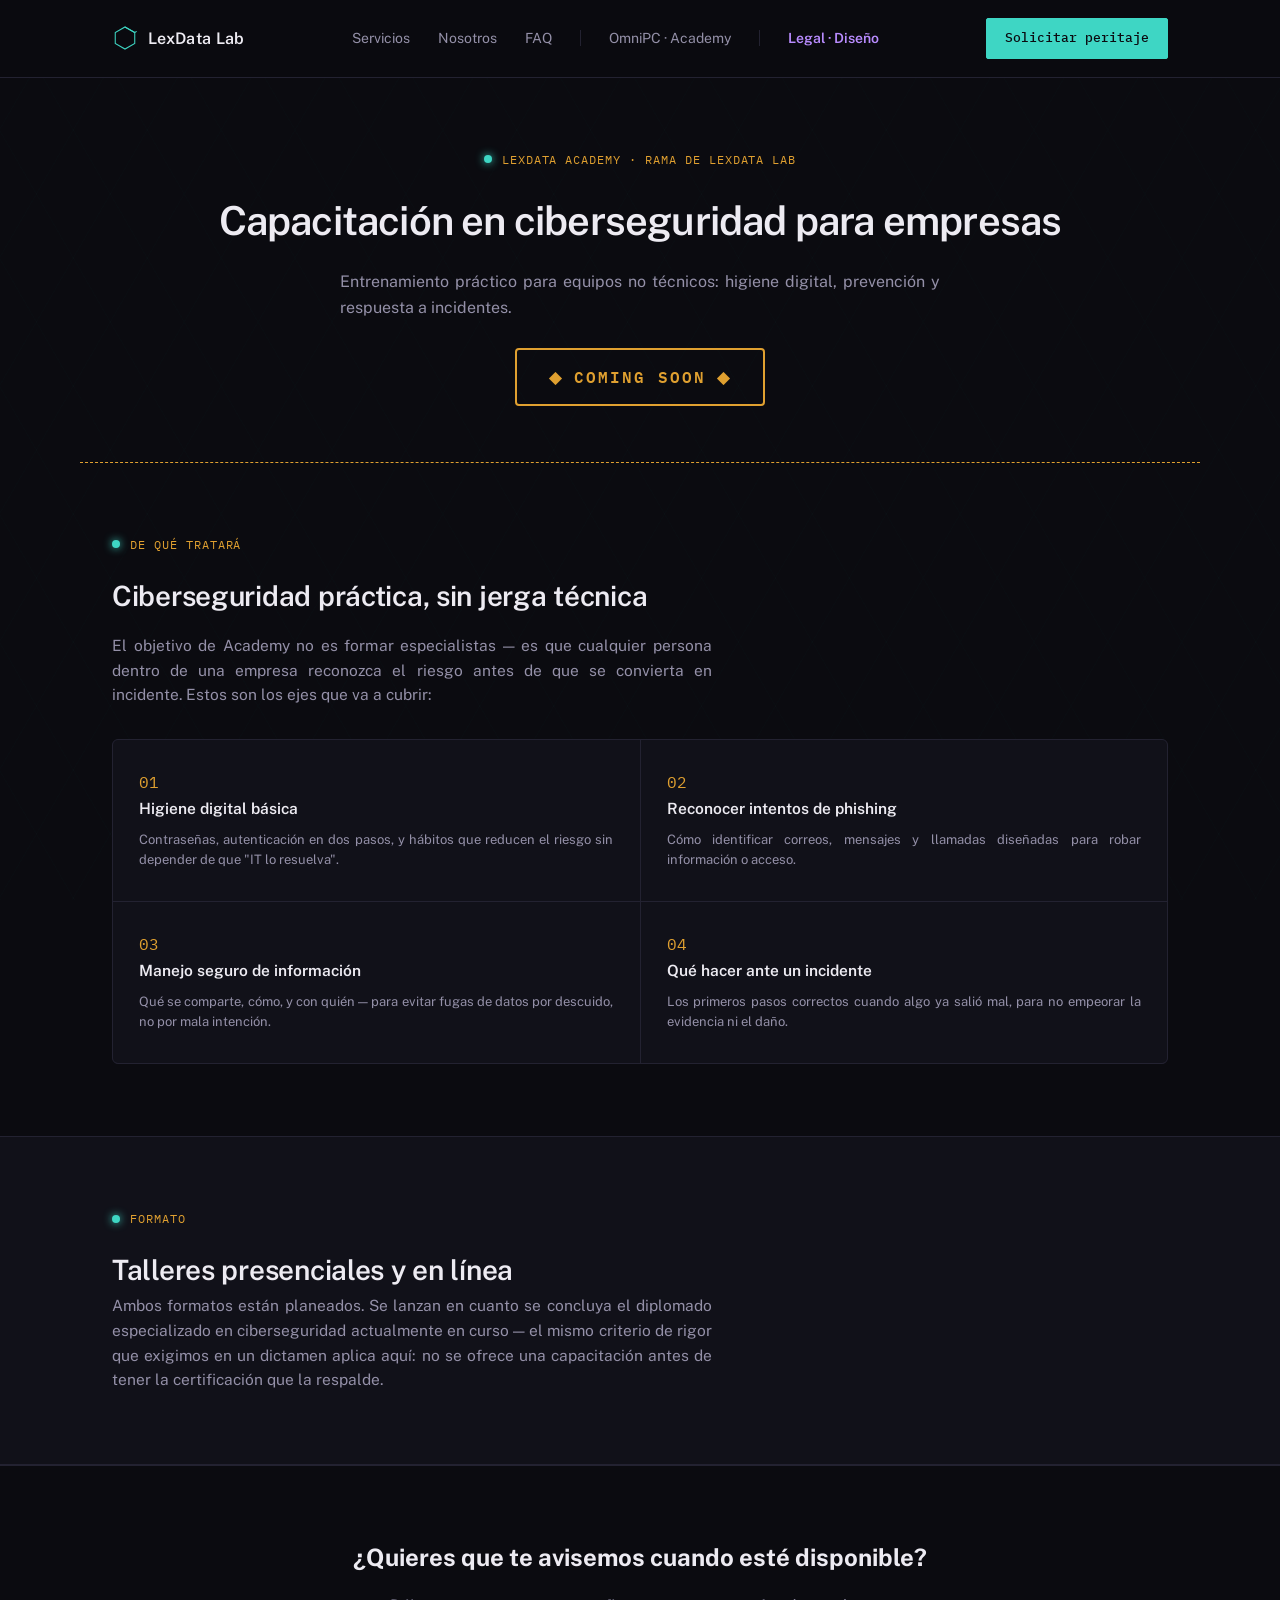
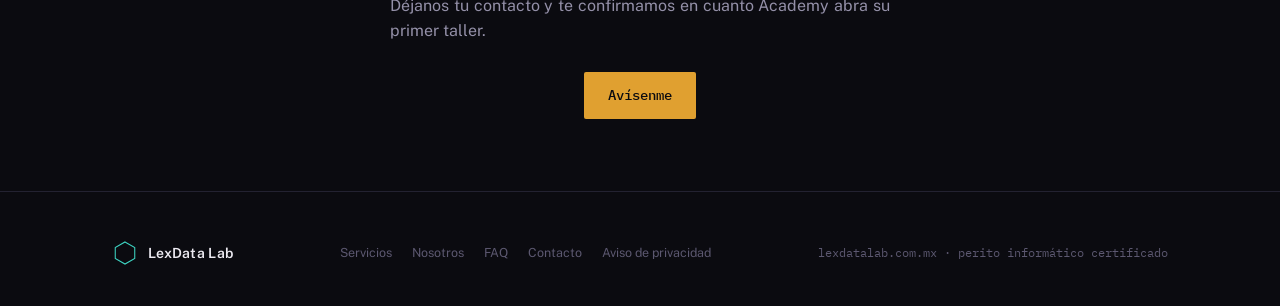
==== academy.html @ 4d876f19 "Add files via upload updated site" ====
<!DOCTYPE html>
<html lang="es">
<head>
<meta charset="UTF-8">
<meta name="viewport" content="width=device-width, initial-scale=1.0">
<title>LexData Academy — Capacitación en ciberseguridad | LexData Lab</title>
<link rel="stylesheet" href="styles.css">
<script src="script.js" defer></script>
</head>
<body>
<div class="hexfield"></div>

<header>
  <nav>
    <a href="index.html" class="brand">
      <svg viewBox="0 0 40 40" fill="none"><path d="M20 3 L35 11.5 V28.5 L20 37 L5 28.5 V11.5 Z" stroke="#3ED6C4" stroke-width="1.6"/><path d="M20 3 L35 11.5 M35 11.5 L38 9.8" stroke="#3ED6C4" stroke-width="1.6"/></svg>
      LexData Lab
    </a>
    <div class="navlinks">
      <a href="servicios.html">Servicios</a>
      <a href="nosotros.html">Nosotros</a>
      <a href="faq.html">FAQ</a>
      <span class="divider"></span>
      <a href="index.html#ramas">OmniPC · Academy</a>
      <span class="divider"></span>
      <a href="index.html#colaboraciones" style="color:var(--violet);font-weight:600;">Legal · Diseño</a>
    </div>
    <a href="contacto.html" class="cta-btn">Solicitar peritaje</a>
  </nav>
</header>

<div class="page-hero" style="border-bottom:1px dashed var(--amber);text-align:center;">
  <div class="eyebrow" style="color:var(--amber);justify-content:center;">LexData Academy · Rama de LexData Lab</div>
  <h1>Capacitación en ciberseguridad para empresas</h1>
  <p style="margin-left:auto;margin-right:auto;">Entrenamiento práctico para equipos no técnicos: higiene digital, prevención y respuesta a incidentes.</p>
  <div class="mono" style="display:inline-block;margin-top:28px;border:2px solid var(--amber);color:var(--amber);font-size:16px;font-weight:600;letter-spacing:0.12em;padding:14px 32px;border-radius:4px;">◆ COMING SOON ◆</div>
</div>

<section data-reveal>
  <div class="wrap">
    <div class="section-head" style="margin-bottom:32px;">
      <div class="eyebrow" style="color:var(--amber);">De qué tratará</div>
      <h2>Ciberseguridad práctica, sin jerga técnica</h2>
      <p>El objetivo de Academy no es formar especialistas — es que cualquier persona dentro de una empresa reconozca el riesgo antes de que se convierta en incidente. Estos son los ejes que va a cubrir:</p>
    </div>
    <div class="services-grid" style="grid-template-columns:repeat(2,1fr);">
      <div class="service-card">
        <span class="num mono" style="color:var(--amber);">01</span>
        <h3>Higiene digital básica</h3>
        <p>Contraseñas, autenticación en dos pasos, y hábitos que reducen el riesgo sin depender de que "IT lo resuelva".</p>
      </div>
      <div class="service-card">
        <span class="num mono" style="color:var(--amber);">02</span>
        <h3>Reconocer intentos de phishing</h3>
        <p>Cómo identificar correos, mensajes y llamadas diseñadas para robar información o acceso.</p>
      </div>
      <div class="service-card">
        <span class="num mono" style="color:var(--amber);">03</span>
        <h3>Manejo seguro de información</h3>
        <p>Qué se comparte, cómo, y con quién — para evitar fugas de datos por descuido, no por mala intención.</p>
      </div>
      <div class="service-card">
        <span class="num mono" style="color:var(--amber);">04</span>
        <h3>Qué hacer ante un incidente</h3>
        <p>Los primeros pasos correctos cuando algo ya salió mal, para no empeorar la evidencia ni el daño.</p>
      </div>
    </div>
  </div>
</section>

<section style="background:var(--bg-raised);border-top:1px solid var(--line);border-bottom:1px solid var(--line);" data-reveal>
  <div class="wrap">
    <div class="section-head" style="margin-bottom:0;">
      <div class="eyebrow" style="color:var(--amber);">Formato</div>
      <h2 style="margin-bottom:0;">Talleres presenciales y en línea</h2>
      <p>Ambos formatos están planeados. Se lanzan en cuanto se concluya el diplomado especializado en ciberseguridad actualmente en curso — el mismo criterio de rigor que exigimos en un dictamen aplica aquí: no se ofrece una capacitación antes de tener la certificación que la respalde.</p>
    </div>
  </div>
</section>

<section style="text-align:center;" data-reveal>
  <div class="wrap">
    <h2 style="font-size:24px;margin-bottom:16px;">¿Quieres que te avisemos cuando esté disponible?</h2>
    <p style="color:var(--text-dim);max-width:500px;margin:0 auto 28px;">Déjanos tu contacto y te confirmamos en cuanto Academy abra su primer taller.</p>
    <a href="contacto.html?tipo=LexData%20Academy&detalle=Av%C3%ADsenme%20cuando%20abra%20el%20primer%20taller" class="btn-primary" style="background:var(--amber);border-color:var(--amber);">Avísenme</a>
  </div>
</section>

<footer>
  <div class="wrap footer-row">
    <a href="index.html" class="brand">
      <svg viewBox="0 0 40 40" fill="none"><path d="M20 3 L35 11.5 V28.5 L20 37 L5 28.5 V11.5 Z" stroke="#3ED6C4" stroke-width="1.6"/></svg>
      LexData Lab
    </a>
    <div class="footer-links">
      <a href="servicios.html">Servicios</a>
      <a href="nosotros.html">Nosotros</a>
      <a href="faq.html">FAQ</a>
      <a href="contacto.html">Contacto</a>
      <a href="aviso-privacidad.html">Aviso de privacidad</a>
    </div>
    <div class="meta">lexdatalab.com.mx · perito informático certificado</div>
  </div>
</footer>
</body>
</html>
---- styles.css ----
@import url('https://fonts.googleapis.com/css2?family=IBM+Plex+Mono:wght@400;500;600&family=Public+Sans:wght@400;500;600;700&display=swap');

:root{
  --bg:#0B0B10;
  --bg-raised:#111119;
  --indigo:#2B2560;
  --indigo-light:#453C8F;
  --violet:#B98CFF;
  --cyan:#3ED6C4;
  --sky:#5B9DF5;
  --teal:#0F6E56;
  --amber:#E0A030;
  --terracotta:#D85A30;
  --navy:#1B2A4A;
  --text:#EDEBF2;
  --text-dim:#9490A8;
  --text-faint:#5C5870;
  --line:#232231;
}

*{margin:0;padding:0;box-sizing:border-box;}
html{scroll-behavior:smooth;}
body{
  background:var(--bg);
  color:var(--text);
  font-family:'Public Sans',sans-serif;
  line-height:1.6;
  overflow-x:hidden;
}
p{text-align:justify;}
.mono{font-family:'IBM Plex Mono',monospace;}
a{color:inherit;text-decoration:none;}
.wrap{max-width:1120px;margin:0 auto;padding:0 32px;}

.hexfield{
  position:fixed;inset:0;z-index:0;pointer-events:none;
  background-image:
    repeating-linear-gradient(120deg, rgba(62,214,196,0.025) 0px, rgba(62,214,196,0.025) 1px, transparent 1px, transparent 64px),
    repeating-linear-gradient(60deg, rgba(62,214,196,0.025) 0px, rgba(62,214,196,0.025) 1px, transparent 1px, transparent 64px);
  opacity:0.6;
}

/* nav */
header{
  position:sticky;top:0;z-index:50;
  background:rgba(11,11,16,0.85);
  backdrop-filter:blur(10px);
  border-bottom:1px solid var(--line);
}
nav{
  display:flex;align-items:center;justify-content:space-between;
  padding:18px 32px;max-width:1120px;margin:0 auto;
}
.brand{display:flex;align-items:center;gap:10px;font-weight:600;font-size:16px;letter-spacing:0.02em;}
.brand svg{width:26px;height:26px;flex-shrink:0;}
.navlinks{display:flex;gap:28px;align-items:center;flex-wrap:wrap;}
.navlinks a{font-size:14px;color:var(--text-dim);transition:color .15s;}
.navlinks a:hover{color:var(--cyan);}
.navlinks a.active{color:var(--cyan);}
.navlinks .divider{width:1px;height:16px;background:var(--line);}
.cta-btn{
  font-family:'IBM Plex Mono',monospace;font-size:13px;font-weight:500;
  color:var(--bg);background:var(--cyan);
  padding:9px 18px;border-radius:2px;
  border:1px solid var(--cyan);
  white-space:nowrap;
}

/* page header (non-home pages) */
.page-hero{
  position:relative;z-index:1;
  padding:72px 32px 56px;
  max-width:1120px;margin:0 auto;
  border-bottom:1px solid var(--line);
}
.eyebrow{
  font-family:'IBM Plex Mono',monospace;font-size:12px;color:var(--cyan);
  letter-spacing:0.08em;text-transform:uppercase;
  display:flex;align-items:center;gap:10px;margin-bottom:20px;
}
.eyebrow::before{content:'';width:8px;height:8px;background:var(--cyan);border-radius:50%;box-shadow:0 0 8px var(--cyan);}
#colaboraciones .eyebrow::before{background:var(--violet);box-shadow:0 0 8px var(--violet);}
.page-hero h1{font-size:40px;font-weight:600;letter-spacing:-0.02em;margin-bottom:16px;}
.page-hero p{font-size:16px;color:var(--text-dim);max-width:600px;}

section{position:relative;z-index:1;padding:72px 0;border-top:1px solid var(--line);}
section:first-of-type{border-top:none;}
.section-head{max-width:600px;margin-bottom:48px;}
.section-head h2{font-size:28px;font-weight:600;letter-spacing:-0.01em;margin-bottom:14px;}
.section-head p{color:var(--text-dim);font-size:15.5px;}

.btn-primary{
  font-family:'IBM Plex Mono',monospace;font-size:13.5px;font-weight:500;
  background:var(--cyan);color:var(--bg);padding:13px 24px;border-radius:2px;
  display:inline-block;
}
.btn-secondary{
  font-family:'IBM Plex Mono',monospace;font-size:13.5px;font-weight:500;
  border:1px solid var(--line);color:var(--text);padding:13px 24px;border-radius:2px;
  display:inline-block;
}
.btn-secondary:hover{border-color:var(--cyan);color:var(--cyan);}

/* services grid */
.services-grid{display:grid;grid-template-columns:repeat(3,1fr);gap:1px;background:var(--line);border:1px solid var(--line);border-radius:6px;overflow:hidden;}
.service-card{background:var(--bg-raised);padding:30px 26px;}
.service-card .hex-icon{width:34px;height:34px;margin-bottom:18px;}
.service-card h3{font-size:15.5px;font-weight:600;margin-bottom:9px;}
.service-card p{font-size:13px;color:var(--text-dim);}

/* subservice list rows */
.subservice-list{display:flex;flex-direction:column;border:1px solid var(--line);border-radius:6px;overflow:hidden;}
.subservice-row{
  display:grid;grid-template-columns:44px 1fr auto;gap:20px;align-items:center;
  padding:22px 24px;border-bottom:1px solid var(--line);background:var(--bg-raised);
}
.subservice-row:last-child{border-bottom:none;}
.subservice-row .hex-icon{width:26px;height:26px;}
.subservice-row h4{font-size:15px;font-weight:600;margin-bottom:4px;}
.subservice-row p{font-size:13px;color:var(--text-dim);}
.subservice-row .tag{
  font-family:'IBM Plex Mono',monospace;font-size:10.5px;color:var(--text-faint);
  border:1px solid var(--line);padding:5px 10px;border-radius:20px;white-space:nowrap;
}

/* faq */
.faq-list{display:flex;flex-direction:column;gap:1px;background:var(--line);border:1px solid var(--line);border-radius:6px;overflow:hidden;}
details{background:var(--bg-raised);}
summary{
  padding:22px 24px;cursor:pointer;list-style:none;
  display:flex;justify-content:space-between;align-items:center;gap:16px;
  font-size:15px;font-weight:600;
}
summary::-webkit-details-marker{display:none;}
summary::after{
  content:'+';font-family:'IBM Plex Mono',monospace;color:var(--cyan);font-size:18px;flex-shrink:0;
}
details[open] summary::after{content:'–';}
details p{padding:0 24px 22px;font-size:14px;color:var(--text-dim);max-width:680px;text-align:justify;}
details p+p{padding-top:0;}

/* nosotros */
.about-grid{display:grid;grid-template-columns:1fr 1fr;gap:56px;align-items:start;}
.about-grid p{color:var(--text-dim);font-size:15px;margin-bottom:16px;}
.credentials{border:1px solid var(--line);border-radius:6px;padding:26px;background:var(--bg-raised);}
.credentials h4{font-size:11px;font-family:'IBM Plex Mono',monospace;color:var(--text-faint);text-transform:uppercase;letter-spacing:0.06em;margin-bottom:16px;}
.credential-row{display:flex;justify-content:space-between;padding:12px 0;border-bottom:1px dashed rgba(255,255,255,0.06);font-size:13.5px;}
.credential-row:last-child{border-bottom:none;}
.credential-row .val{color:var(--cyan);font-family:'IBM Plex Mono',monospace;font-size:12.5px;}

/* contact */
.contact-grid{display:grid;grid-template-columns:1fr 1fr;gap:56px;}
.form-field{margin-bottom:18px;}
.form-field label{display:block;font-size:12.5px;font-family:'IBM Plex Mono',monospace;color:var(--text-dim);margin-bottom:8px;}
.form-field input,.form-field select,.form-field textarea{
  width:100%;background:var(--bg-raised);border:1px solid var(--line);border-radius:4px;
  padding:12px 14px;color:var(--text);font-family:'Public Sans',sans-serif;font-size:14px;
}
.form-field input:focus,.form-field select:focus,.form-field textarea:focus{outline:none;border-color:var(--cyan);}
.form-field textarea{resize:vertical;min-height:100px;}
.checkbox-field{display:flex;gap:10px;align-items:flex-start;margin-bottom:22px;}
.checkbox-field input{width:auto;margin-top:3px;}
.checkbox-field label{font-size:12.5px;color:var(--text-dim);}
.contact-side{border:1px solid var(--line);border-radius:6px;padding:28px;background:var(--bg-raised);height:fit-content;}
.contact-side h4{font-size:11px;font-family:'IBM Plex Mono',monospace;color:var(--text-faint);text-transform:uppercase;letter-spacing:0.06em;margin-bottom:18px;}
.contact-line{display:flex;align-items:center;gap:12px;font-size:14px;padding:10px 0;border-bottom:1px dashed rgba(255,255,255,0.06);}
.contact-line:last-child{border-bottom:none;}
.wa-btn{
  margin-top:20px;display:flex;align-items:center;justify-content:center;gap:10px;
  background:#1FAE5C;color:#fff;padding:13px 20px;border-radius:4px;
  font-family:'IBM Plex Mono',monospace;font-size:13.5px;font-weight:500;
}
.stub-note{
  font-family:'IBM Plex Mono',monospace;font-size:11px;color:var(--amber);
  border:1px dashed var(--amber);border-radius:4px;padding:10px 14px;margin-bottom:24px;
  display:inline-block;
}

/* legal doc page */
.legal-doc{max-width:720px;}
.legal-doc h3{font-size:13px;font-family:'IBM Plex Mono',monospace;color:var(--cyan);text-transform:uppercase;letter-spacing:0.05em;margin:36px 0 12px;}
.legal-doc h3:first-child{margin-top:0;}
.legal-doc p{color:var(--text-dim);font-size:14.5px;margin-bottom:14px;}
.legal-doc .placeholder{color:var(--amber);}

footer{padding:48px 0 40px;border-top:1px solid var(--line);position:relative;z-index:1;}
.footer-row{display:flex;justify-content:space-between;align-items:center;flex-wrap:wrap;gap:16px;}
.footer-row .brand{font-size:14px;}
footer .meta{font-family:'IBM Plex Mono',monospace;font-size:11.5px;color:var(--text-faint);}
.footer-links{display:flex;gap:20px;flex-wrap:wrap;}
.footer-links a{font-size:12.5px;color:var(--text-faint);}
.footer-links a:hover{color:var(--cyan);}

/* ramas / colaboraciones */
.ramas-grid{display:grid;grid-template-columns:repeat(4,1fr);gap:16px;}
.rama-card{
  border:1px solid var(--line);border-radius:6px;padding:26px 22px;
  background:var(--bg-raised);display:flex;flex-direction:column;
}
.rama-card .rama-icon{width:30px;height:30px;margin-bottom:18px;}
.rama-card .rama-tag{
  font-family:'IBM Plex Mono',monospace;font-size:10.5px;text-transform:uppercase;
  letter-spacing:0.07em;margin-bottom:8px;
}
.rama-card h4{font-size:15px;font-weight:600;margin-bottom:8px;}
.rama-card p{font-size:12.5px;color:var(--text-dim);flex-grow:1;margin-bottom:14px;}
.rama-card .rama-link{font-size:12.5px;font-weight:600;}
.rama-card.independiente{border-style:dashed;}
.independence-note{
  font-size:10.5px;color:var(--text-faint);border-top:1px dashed var(--line);
  padding-top:10px;margin-top:auto;font-style:italic;line-height:1.4;
}
@media(max-width:860px){
  .ramas-grid{grid-template-columns:1fr 1fr;}
}
@media(max-width:520px){
  .ramas-grid{grid-template-columns:1fr;}
}

/* movimiento — sutil, con propósito, respeta accesibilidad */
[data-reveal]{opacity:0;transform:translateY(14px);transition:opacity .6s ease, transform .6s ease;}
[data-reveal].is-visible{opacity:1;transform:translateY(0);}

.service-card,.rama-card,.subservice-row{transition:border-color .2s ease, transform .2s ease;}
.subservice-row{cursor:pointer;}
.service-card:hover,.rama-card:hover{border-color:var(--cyan);transform:translateY(-2px);}
.subservice-row:hover{background:#15151f;}

.log-line{opacity:0;animation:logIn .4s ease forwards;}
.log-cursor{display:inline-block;width:6px;height:12px;background:var(--cyan);margin-left:2px;animation:blink 1s step-end infinite;vertical-align:middle;}
@keyframes logIn{from{opacity:0;transform:translateX(-4px);}to{opacity:1;transform:translateX(0);}}
@keyframes blink{50%{opacity:0;}}

@media (prefers-reduced-motion: reduce){
  [data-reveal]{opacity:1;transform:none;transition:none;}
  .log-line{opacity:1;animation:none;}
  .log-cursor{animation:none;}
}

@media(max-width:860px){
  .page-hero h1{font-size:30px;}
  .services-grid{grid-template-columns:1fr;}
  .about-grid,.contact-grid{grid-template-columns:1fr;}
  .subservice-row{grid-template-columns:36px 1fr;}
  .subservice-row .tag{grid-column:2;justify-self:start;}
}
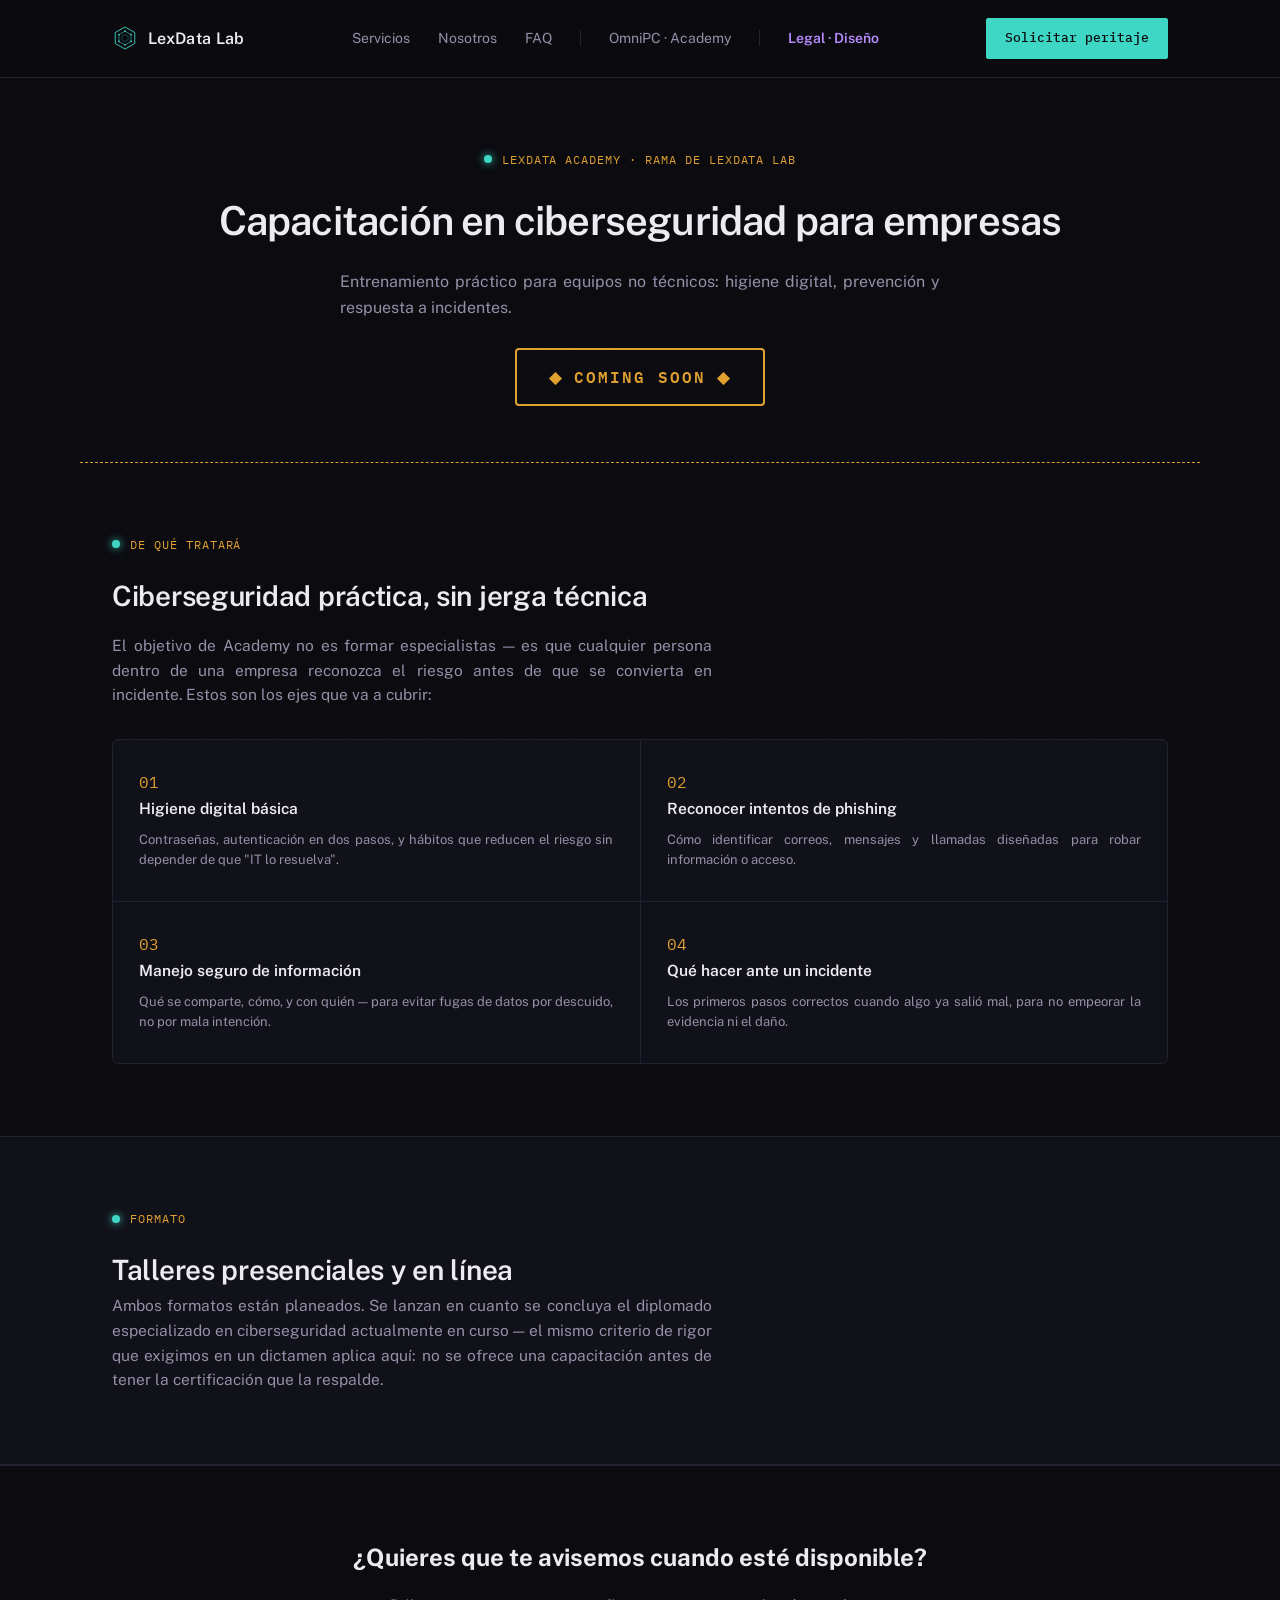
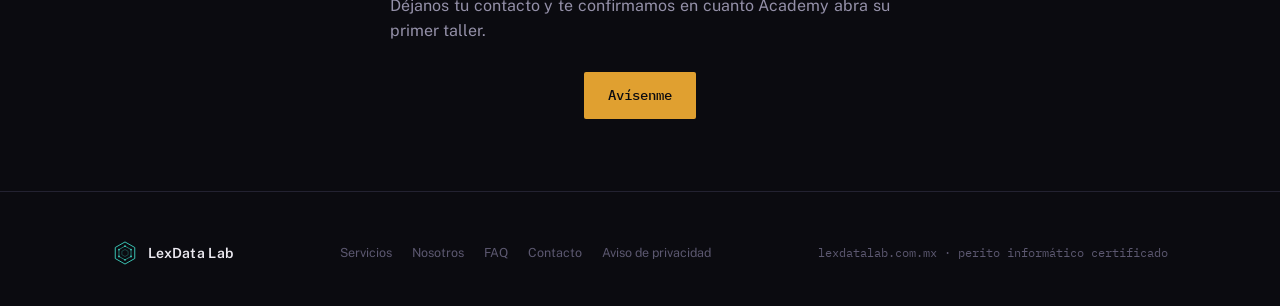
==== commit 851489e6: "Add files via upload updated code to be responsive and changed logo" ====
--- a/academy.html
+++ b/academy.html
@@ -13,10 +13,10 @@
 <header>
   <nav>
     <a href="index.html" class="brand">
-      <svg viewBox="0 0 40 40" fill="none"><path d="M20 3 L35 11.5 V28.5 L20 37 L5 28.5 V11.5 Z" stroke="#3ED6C4" stroke-width="1.6"/><path d="M20 3 L35 11.5 M35 11.5 L38 9.8" stroke="#3ED6C4" stroke-width="1.6"/></svg>
+      <svg viewBox="0 0 40 40" fill="none"><path d="M20 3 L35 11.5 V28.5 L20 37 L5 28.5 V11.5 Z" stroke="#3ED6C4" stroke-width="1.4"/><path d="M20 14.6 L24.8 17.3 V22.7 L20 25.4 L15.2 22.7 V17.3 Z" stroke="#3ED6C4" stroke-width="1" opacity="0.45"/><path d="M20 9.46 L29.3 14.73 L29.3 25.27 L20 30.54 L10.7 25.27 L10.7 14.73 Z" stroke="#3ED6C4" stroke-width="1" opacity="0.85"/><circle cx="20" cy="9.46" r="1.3" fill="#3ED6C4"/><circle cx="29.3" cy="14.73" r="1.3" fill="#3ED6C4"/><circle cx="29.3" cy="25.27" r="1.3" fill="#3ED6C4"/><circle cx="20" cy="30.54" r="1.3" fill="#3ED6C4"/><circle cx="10.7" cy="25.27" r="1.3" fill="#3ED6C4"/><circle cx="10.7" cy="14.73" r="1.3" fill="#3ED6C4"/></svg>
       LexData Lab
     </a>
-    <div class="navlinks">
+    <div class="navlinks" id="navlinks">
       <a href="servicios.html">Servicios</a>
       <a href="nosotros.html">Nosotros</a>
       <a href="faq.html">FAQ</a>
@@ -25,7 +25,10 @@
       <span class="divider"></span>
       <a href="index.html#colaboraciones" style="color:var(--violet);font-weight:600;">Legal · Diseño</a>
     </div>
-    <a href="contacto.html" class="cta-btn">Solicitar peritaje</a>
+    <div class="nav-actions">
+      <a href="contacto.html" class="cta-btn">Solicitar peritaje</a>
+      <button class="menu-toggle" aria-label="Abrir menú" aria-expanded="false"><span></span><span></span><span></span></button>
+    </div>
   </nav>
 </header>
 
@@ -43,7 +46,7 @@
       <h2>Ciberseguridad práctica, sin jerga técnica</h2>
       <p>El objetivo de Academy no es formar especialistas — es que cualquier persona dentro de una empresa reconozca el riesgo antes de que se convierta en incidente. Estos son los ejes que va a cubrir:</p>
     </div>
-    <div class="services-grid" style="grid-template-columns:repeat(2,1fr);">
+    <div class="services-grid cols-2">
       <div class="service-card">
         <span class="num mono" style="color:var(--amber);">01</span>
         <h3>Higiene digital básica</h3>
@@ -89,7 +92,7 @@
 <footer>
   <div class="wrap footer-row">
     <a href="index.html" class="brand">
-      <svg viewBox="0 0 40 40" fill="none"><path d="M20 3 L35 11.5 V28.5 L20 37 L5 28.5 V11.5 Z" stroke="#3ED6C4" stroke-width="1.6"/></svg>
+      <svg viewBox="0 0 40 40" fill="none"><path d="M20 3 L35 11.5 V28.5 L20 37 L5 28.5 V11.5 Z" stroke="#3ED6C4" stroke-width="1.4"/><path d="M20 14.6 L24.8 17.3 V22.7 L20 25.4 L15.2 22.7 V17.3 Z" stroke="#3ED6C4" stroke-width="1" opacity="0.45"/><path d="M20 9.46 L29.3 14.73 L29.3 25.27 L20 30.54 L10.7 25.27 L10.7 14.73 Z" stroke="#3ED6C4" stroke-width="1" opacity="0.85"/><circle cx="20" cy="9.46" r="1.3" fill="#3ED6C4"/><circle cx="29.3" cy="14.73" r="1.3" fill="#3ED6C4"/><circle cx="29.3" cy="25.27" r="1.3" fill="#3ED6C4"/><circle cx="20" cy="30.54" r="1.3" fill="#3ED6C4"/><circle cx="10.7" cy="25.27" r="1.3" fill="#3ED6C4"/><circle cx="10.7" cy="14.73" r="1.3" fill="#3ED6C4"/></svg>
       LexData Lab
     </a>
     <div class="footer-links">
--- a/styles.css
+++ b/styles.css
@@ -65,6 +65,28 @@
   border:1px solid var(--cyan);
   white-space:nowrap;
 }
+.menu-toggle{display:none;background:none;border:none;cursor:pointer;padding:6px;flex-direction:column;gap:5px;flex-shrink:0;}
+.menu-toggle span{display:block;width:22px;height:2px;background:var(--text);border-radius:2px;transition:transform .2s ease,opacity .2s ease;}
+.menu-toggle[aria-expanded="true"] span:nth-child(1){transform:translateY(7px) rotate(45deg);}
+.menu-toggle[aria-expanded="true"] span:nth-child(2){opacity:0;}
+.menu-toggle[aria-expanded="true"] span:nth-child(3){transform:translateY(-7px) rotate(-45deg);}
+.nav-actions{display:flex;align-items:center;gap:14px;}
+
+@media(max-width:760px){
+  nav{position:relative;}
+  .menu-toggle{display:flex;}
+  .navlinks{
+    display:none;
+    position:absolute;top:100%;left:0;right:0;
+    flex-direction:column;align-items:flex-start;gap:2px;
+    background:var(--bg);border-bottom:1px solid var(--line);
+    padding:12px 32px 20px;
+  }
+  .navlinks.open{display:flex;}
+  .navlinks a{padding:11px 0;width:100%;font-size:15px;}
+  .navlinks .divider{display:none;}
+  .cta-btn{padding:8px 14px;font-size:12px;}
+}
 
 /* page header (non-home pages) */
 .page-hero{
@@ -144,9 +166,10 @@
 .about-grid p{color:var(--text-dim);font-size:15px;margin-bottom:16px;}
 .credentials{border:1px solid var(--line);border-radius:6px;padding:26px;background:var(--bg-raised);}
 .credentials h4{font-size:11px;font-family:'IBM Plex Mono',monospace;color:var(--text-faint);text-transform:uppercase;letter-spacing:0.06em;margin-bottom:16px;}
-.credential-row{display:flex;justify-content:space-between;padding:12px 0;border-bottom:1px dashed rgba(255,255,255,0.06);font-size:13.5px;}
+.credential-row{display:grid;grid-template-columns:auto 1fr;gap:4px 18px;padding:12px 0;border-bottom:1px dashed rgba(255,255,255,0.06);font-size:13.5px;align-items:start;}
 .credential-row:last-child{border-bottom:none;}
-.credential-row .val{color:var(--cyan);font-family:'IBM Plex Mono',monospace;font-size:12.5px;}
+.credential-row>span:first-child{white-space:nowrap;color:var(--text-dim);}
+.credential-row .val{color:var(--cyan);font-family:'IBM Plex Mono',monospace;font-size:12.5px;text-align:right;}
 
 /* contact */
 .contact-grid{display:grid;grid-template-columns:1fr 1fr;gap:56px;}
@@ -244,3 +267,38 @@
   .subservice-row{grid-template-columns:36px 1fr;}
   .subservice-row .tag{grid-column:2;justify-self:start;}
 }
+
+/* utilidad de 2 columnas que sí colapsa en móvil, incluso siendo agregada inline junto a otra clase */
+.cols-2{grid-template-columns:repeat(2,1fr);}
+@media(max-width:480px){
+  .credential-row{grid-template-columns:1fr;gap:2px;}
+  .credential-row>span:first-child{white-space:normal;}
+  .credential-row .val{text-align:left;}
+}
+
+/* utilidad de 2 columnas — selector compuesto con mayor especificidad que .services-grid/.ramas-grid,
+   así que siempre gana en escritorio sin depender del orden en el archivo */
+.services-grid.cols-2,
+.ramas-grid.cols-2{grid-template-columns:repeat(2,1fr) !important;}
+
+@media(max-width:680px){
+  .services-grid.cols-2,
+  .ramas-grid.cols-2{grid-template-columns:1fr !important;}
+}
+
+/* hero principal del home — no usa .page-hero, así que necesita su propio breakpoint */
+@media(max-width:760px){
+  #home-hero{
+    grid-template-columns:1fr !important;
+    padding:72px 24px 56px !important;
+    gap:36px !important;
+  }
+  #home-hero h1{font-size:32px !important;}
+  #home-hero p{max-width:100% !important;}
+}
+
+/* encabezados de servicios.html con ilustración — se apilan en vez de apretarse */
+@media(max-width:640px){
+  .svc-header{flex-direction:column;align-items:flex-start !important;gap:16px !important;}
+  .svc-header svg{width:56px !important;height:56px !important;}
+}
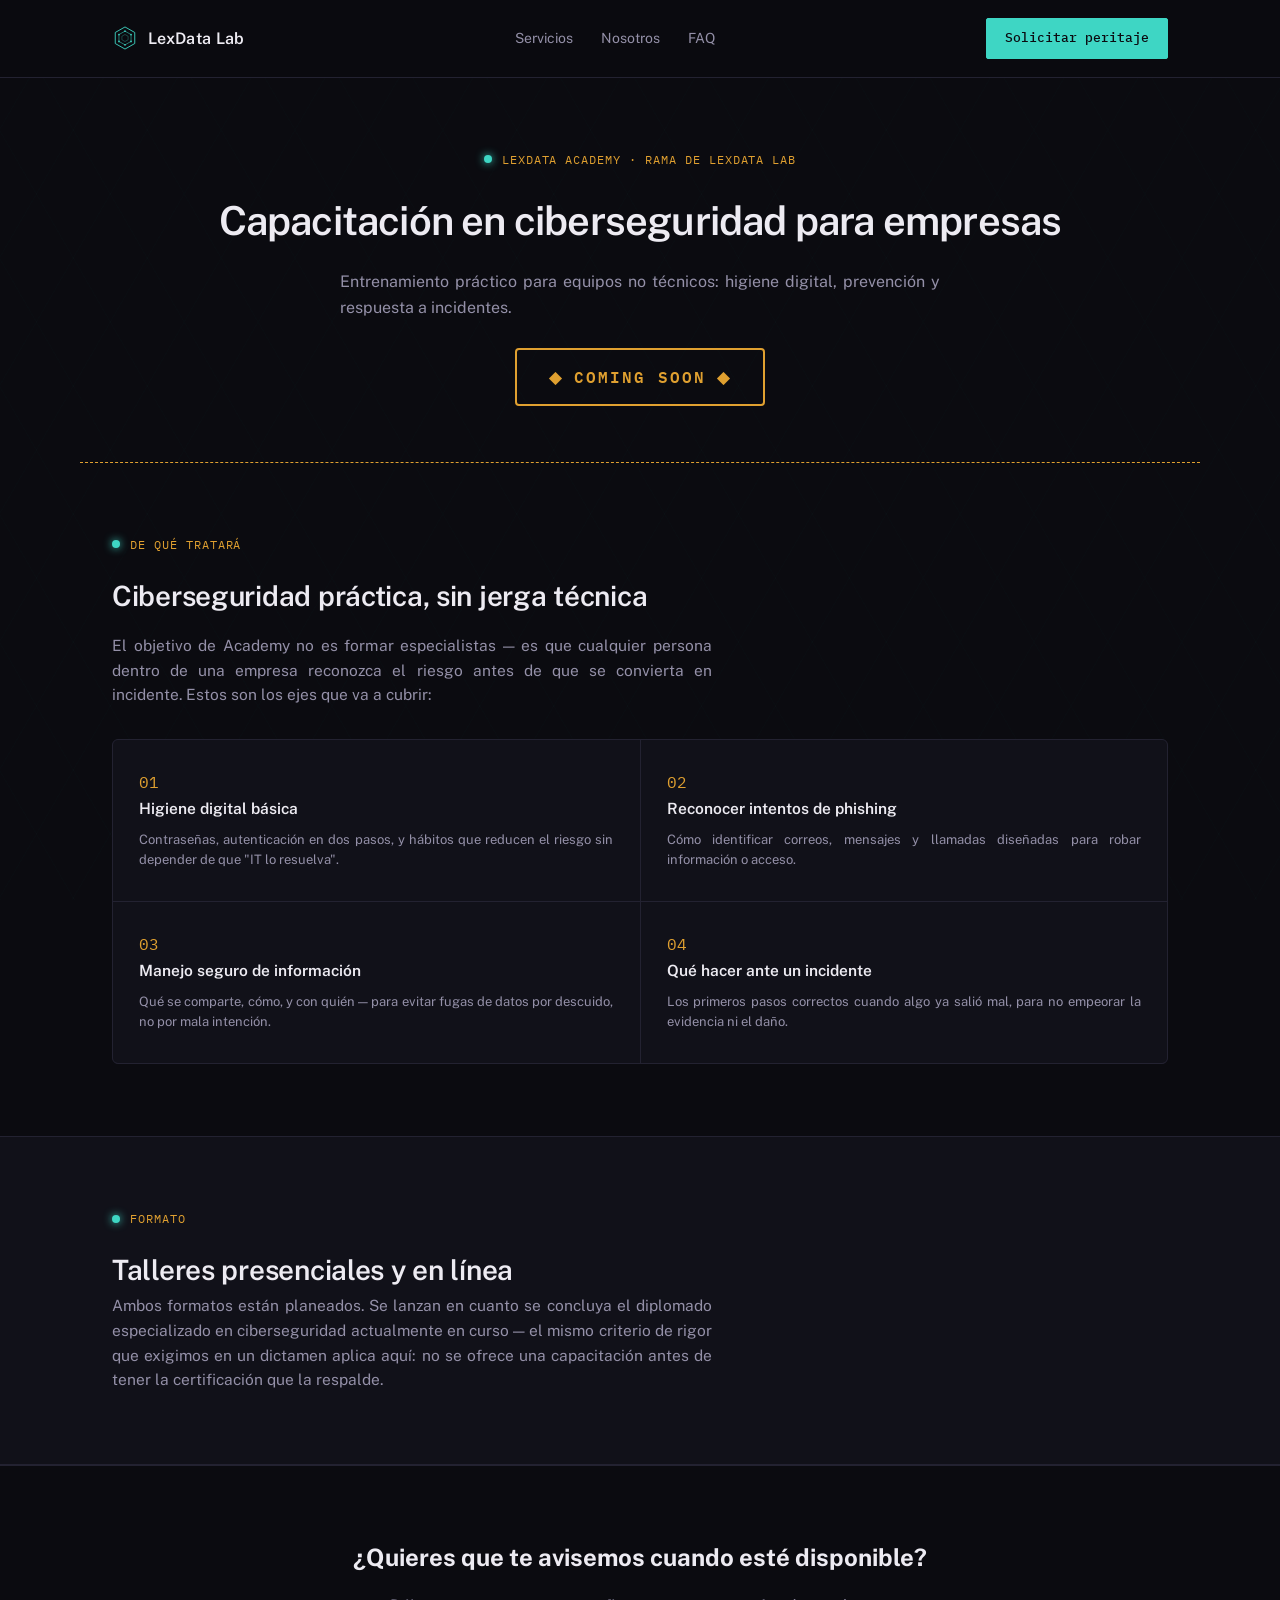
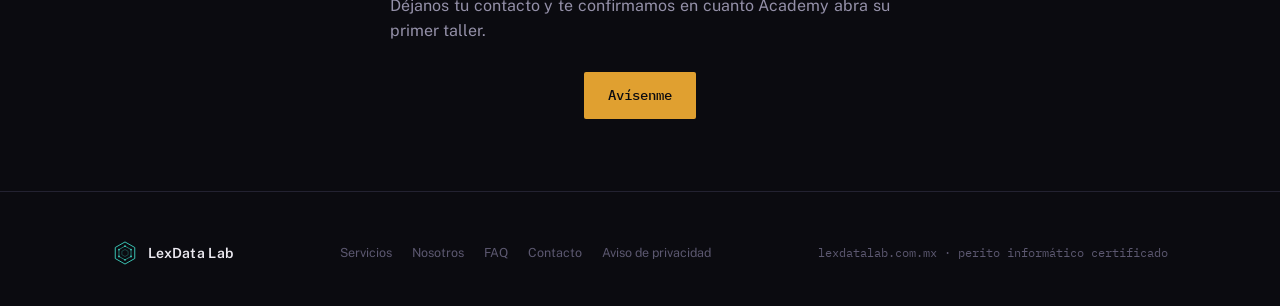
==== commit b4b8ac43: "Add files via upload design added" ====
--- a/academy.html
+++ b/academy.html
@@ -20,10 +20,6 @@
       <a href="servicios.html">Servicios</a>
       <a href="nosotros.html">Nosotros</a>
       <a href="faq.html">FAQ</a>
-      <span class="divider"></span>
-      <a href="index.html#ramas">OmniPC · Academy</a>
-      <span class="divider"></span>
-      <a href="index.html#colaboraciones" style="color:var(--violet);font-weight:600;">Legal · Diseño</a>
     </div>
     <div class="nav-actions">
       <a href="contacto.html" class="cta-btn">Solicitar peritaje</a>
--- a/styles.css
+++ b/styles.css
@@ -249,9 +249,8 @@
 .service-card:hover,.rama-card:hover{border-color:var(--cyan);transform:translateY(-2px);}
 .subservice-row:hover{background:#15151f;}
 
-.log-line{opacity:0;animation:logIn .4s ease forwards;}
+.log-line{opacity:1;}
 .log-cursor{display:inline-block;width:6px;height:12px;background:var(--cyan);margin-left:2px;animation:blink 1s step-end infinite;vertical-align:middle;}
-@keyframes logIn{from{opacity:0;transform:translateX(-4px);}to{opacity:1;transform:translateX(0);}}
 @keyframes blink{50%{opacity:0;}}
 
 @media (prefers-reduced-motion: reduce){
